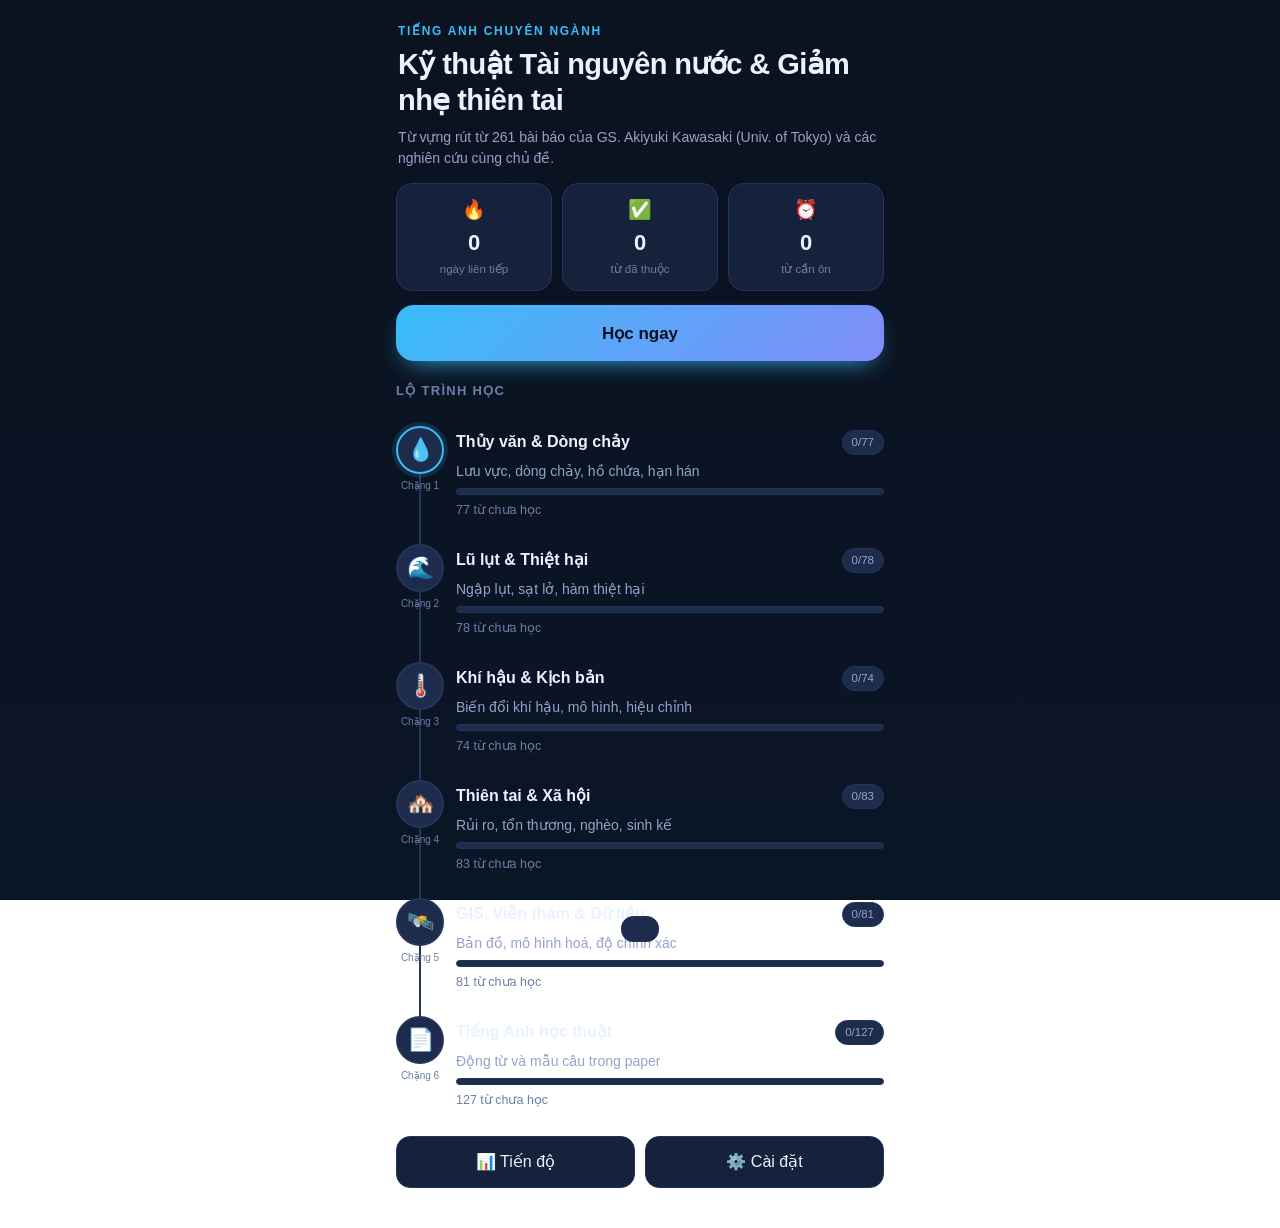
==== index.html @ 80587230 "ESP Trainer: app hoc tieng Anh chuyen nganh thuy van & giam nhe thien tai 520 tu vung rut tu 261 bai" ====
<!doctype html>
<html lang="vi">
<head>
<meta charset="utf-8">
<meta name="viewport" content="width=device-width, initial-scale=1, viewport-fit=cover">
<meta name="theme-color" content="#0b1220">
<title>ESP Trainer — Tiếng Anh chuyên ngành Thủy văn & Thiên tai</title>
<link rel="stylesheet" href="assets/css/app.css">
<link rel="icon" href="data:image/svg+xml,<svg xmlns='http://www.w3.org/2000/svg' viewBox='0 0 100 100'><text y='.9em' font-size='90'>🌊</text></svg>">
<link rel="manifest" href="manifest.webmanifest">
<link rel="apple-touch-icon" href="assets/icons/icon-192.png">
<meta name="apple-mobile-web-app-capable" content="yes">
<meta name="apple-mobile-web-app-status-bar-style" content="black-translucent">
<meta name="description" content="Học từ vựng tiếng Anh chuyên ngành kỹ thuật tài nguyên nước và giảm nhẹ thiên tai, rút từ 50 bài báo thật.">
</head>
<body>
  <main id="view" class="view"></main>
  <div id="toast" class="toast"></div>

  <!-- Thu tu nap la BAT BUOC — xem CLAUDE.md muc 2 -->
  <script src="data/vocab.js"></script>
  <script src="assets/js/store.js"></script>
  <script src="assets/js/srs.js"></script>
  <script src="assets/js/data.js"></script>
  <script src="assets/js/ui.js"></script>
  <script src="assets/js/games/registry.js"></script>
  <script src="assets/js/games/flash.js"></script>
  <script src="assets/js/games/quiz.js"></script>
  <script src="assets/js/games/listen.js"></script>
  <script src="assets/js/games/scramble.js"></script>
  <script src="assets/js/games/cloze.js"></script>
  <script src="assets/js/games/match.js"></script>
  <script src="assets/js/games/speed.js"></script>
  <script src="assets/js/app.js"></script>
  <script>
    window.App.start();
    // Service worker chi song tren http(s); mo bang file:// van chay binh thuong.
    if ('serviceWorker' in navigator && /^https?:$/.test(location.protocol)) {
      window.addEventListener('load', function () {
        navigator.serviceWorker.register('sw.js').catch(function () {});
      });
    }
  </script>
</body>
</html>
---- assets/css/app.css ----
/* app.css — mobile-first. Mau chi dat o :root. */
:root{
  --bg:#0b1220; --bg-2:#111a2e; --card:#16223c; --card-2:#1d2c4d;
  --line:#25355a; --ink:#eaf1ff; --muted:#93a4c8; --micro:#6d7fa6;
  --brand:#38bdf8; --brand-2:#0ea5e9; --ok:#34d399; --bad:#f87171;
  --warn:#fbbf24; --r:16px; --pad:16px;
}
*{box-sizing:border-box;-webkit-tap-highlight-color:transparent}
html,body{margin:0;padding:0}
body{
  background:linear-gradient(180deg,var(--bg) 0%,#0a1526 100%);
  background-attachment:fixed; color:var(--ink);
  font:16px/1.5 -apple-system,BlinkMacSystemFont,"Segoe UI",Roboto,"Helvetica Neue",sans-serif;
  padding:env(safe-area-inset-top) 0 calc(24px + env(safe-area-inset-bottom));
  overflow-x:hidden;
}
.view{max-width:520px;margin:0 auto;padding:var(--pad);display:flex;flex-direction:column;gap:14px}
h1,h2,h3{margin:0;line-height:1.25}
p{margin:0}
a{color:inherit;text-decoration:none}
.hidden{display:none!important}
.muted{color:var(--muted);font-size:14px}
.micro{color:var(--micro);font-size:12.5px}
.pad{padding:8px 2px}

/* topbar */
.topbar{display:flex;align-items:center;gap:8px;margin:-4px 0 2px}
.topbar h1{flex:1;font-size:19px;text-align:center}
.icon-btn{min-width:44px;height:44px;border-radius:12px;border:1px solid var(--line);
  background:var(--card);color:var(--ink);font-size:19px;cursor:pointer}
.icon-btn.ghost{border:0;background:none;pointer-events:none}
.icon-btn.back{font-size:26px;line-height:1}

/* hero */
.hero{padding:6px 2px 0}
.kicker{color:var(--brand);font-size:12px;letter-spacing:.14em;text-transform:uppercase;font-weight:700}
.hero-title{font-size:25px;margin:6px 0 8px;letter-spacing:-.02em}
.hero-sub{color:var(--muted);font-size:14px}

/* stats */
.stat-row{display:grid;grid-template-columns:repeat(3,1fr);gap:10px}
.stat{background:var(--card);border:1px solid var(--line);border-radius:var(--r);
  padding:12px 8px;text-align:center;display:flex;flex-direction:column;gap:2px}
.stat-icon{font-size:19px}
.stat b{font-size:22px}
.stat small{color:var(--micro);font-size:11.5px}

/* buttons */
.btn{font:inherit;color:var(--ink);background:var(--card);border:1px solid var(--line);
  border-radius:14px;padding:13px 16px;min-height:48px;cursor:pointer;transition:transform .08s,background .15s}
.btn:active{transform:scale(.975)}
.btn:disabled{opacity:.45;cursor:default}
.btn.primary{background:var(--brand-2);border-color:var(--brand);color:#04121f;font-weight:700}
.btn.danger{background:#3b1d24;border-color:#6b2b36;color:#ffd9df}
.btn.wide{flex:1}
.row{display:flex}
.gap{gap:10px}
.cta{background:linear-gradient(135deg,var(--brand),#818cf8);border:0;color:#06121f;
  font-size:17px;font-weight:800;min-height:56px;border-radius:18px;
  box-shadow:0 10px 26px -12px var(--brand)}
.small-btn{padding:7px 12px;min-height:38px;font-size:13px;border-radius:10px;align-self:flex-start}

/* section */
.section{font-size:13px;color:var(--micro);text-transform:uppercase;letter-spacing:.1em;margin-top:8px}

/* lo trinh */
.path{display:flex;flex-direction:column;gap:0}
.path-node{display:flex;gap:12px;padding:12px 0;position:relative}
.path-node::before{content:"";position:absolute;left:23px;top:0;bottom:0;width:2px;background:var(--line)}
.path-node:first-child::before{top:34px}
.path-node:last-child::before{bottom:calc(100% - 34px)}
.path-dot{position:relative;z-index:1;width:48px;flex:0 0 48px;display:flex;flex-direction:column;
  align-items:center;gap:4px}
.path-icon{width:48px;height:48px;border-radius:50%;background:var(--card-2);border:2px solid var(--line);
  display:grid;place-items:center;font-size:22px}
.path-step{font-size:10px;color:var(--micro);white-space:nowrap}
.path-node.focus .path-icon{border-color:var(--brand);box-shadow:0 0 0 4px rgba(56,189,248,.14)}
.path-node.complete .path-icon{border-color:var(--ok)}
.path-body{flex:1;min-width:0;display:flex;flex-direction:column;gap:6px;padding-top:4px}
.path-title{display:flex;align-items:center;gap:8px;justify-content:space-between}
.path-title b{font-size:16px}

.chip{background:var(--card-2);border:1px solid var(--line);border-radius:999px;
  padding:3px 9px;font-size:11.5px;color:var(--muted);white-space:nowrap}
.chip.small{font-size:10.5px;padding:2px 7px}
.chips{display:flex;flex-wrap:wrap;gap:6px;margin-top:6px}

.bar{height:7px;border-radius:99px;background:var(--card-2);overflow:hidden;border:1px solid var(--line)}
.bar-fill{height:100%;background:linear-gradient(90deg,var(--brand),#818cf8);
  border-radius:99px;transition:width .3s ease}

/* ring */
.ring-wrap{position:relative;width:92px;height:92px;flex:0 0 92px}
.ring{width:92px;height:92px;transform:rotate(-90deg)}
.ring-bg{fill:none;stroke:var(--card-2);stroke-width:9}
.ring-fg{fill:none;stroke:var(--brand);stroke-width:9;stroke-linecap:round;
  transition:stroke-dashoffset .5s ease}
.ring-mid{position:absolute;inset:0;display:flex;flex-direction:column;align-items:center;justify-content:center}
.ring-mid b{font-size:20px}
.ring-mid small{font-size:10px;color:var(--micro)}

/* deck */
.deck-head{background:var(--card);border:1px solid var(--line);border-radius:var(--r);padding:14px}
.deck-top{display:flex;gap:14px;align-items:center}
.deck-info{flex:1;min-width:0;display:flex;flex-direction:column;gap:4px}
.deck-info .chips{margin-top:0}
.game-grid{display:grid;grid-template-columns:1fr 1fr;gap:10px}
.game-tile{background:var(--card);border:1px solid var(--line);border-radius:var(--r);
  padding:14px 12px;display:flex;flex-direction:column;gap:4px;text-align:left;
  color:var(--ink);font:inherit;cursor:pointer;min-height:104px}
.game-tile:active{transform:scale(.98)}
.game-tile.off{opacity:.4}
.game-icon{font-size:22px}
.game-tile b{font-size:15px}
.game-tile small{color:var(--micro);font-size:12px;line-height:1.35}

/* stage chung cho game */
.stage{display:flex;flex-direction:column;gap:14px}
.round-bar{display:flex;flex-direction:column;gap:6px}
.round-top{display:flex;justify-content:space-between;font-size:12px;color:var(--micro)}
.prompt{background:var(--card);border:1px solid var(--line);border-radius:var(--r);
  padding:22px 16px;text-align:center;display:flex;flex-direction:column;align-items:center;gap:8px}
.pos{font-size:11px;color:var(--brand);text-transform:uppercase;letter-spacing:.12em;font-weight:700}
.term{font-size:27px;letter-spacing:-.02em;word-break:break-word}
.vi-big{font-size:22px;color:var(--ink)}
.vi{font-size:19px;color:var(--warn)}
.en{color:var(--muted);font-size:14px}
.hint{color:var(--micro);font-size:12.5px}
.divider{width:34px;height:2px;background:var(--line);border-radius:2px}

.options{display:flex;flex-direction:column;gap:9px}
.opt{text-align:left;line-height:1.35;padding:14px 15px}
.opt.ok{background:#0f3a2c;border-color:var(--ok);color:#c9ffe9}
.opt.bad{background:#3b1d24;border-color:var(--bad);color:#ffd9df}

/* flashcard */
.flip{perspective:1000px;cursor:pointer}
.flip-inner{position:relative;transition:transform .5s cubic-bezier(.3,.9,.3,1);transform-style:preserve-3d}
.flip.is-flipped .flip-inner{transform:rotateY(180deg)}
.card-face{background:var(--card);border:1px solid var(--line);border-radius:var(--r);
  padding:26px 18px;min-height:230px;display:flex;flex-direction:column;
  align-items:center;justify-content:center;gap:10px;text-align:center;
  -webkit-backface-visibility:hidden;backface-visibility:hidden}
.flip-back{position:absolute;inset:0;transform:rotateY(180deg);overflow:auto}
.ex{margin:0;padding:10px 12px;border-left:3px solid var(--brand);background:var(--bg-2);
  border-radius:0 10px 10px 0;text-align:left;font-size:13.5px;color:var(--muted);
  display:flex;flex-direction:column;gap:6px}
.ex cite{font-style:normal;font-size:11px;color:var(--micro)}

/* nghe */
.speaker{width:92px;height:92px;border-radius:50%;font-size:36px;
  background:linear-gradient(135deg,var(--brand),#818cf8);border:0;color:#04121f}

/* xep chu */
.slot{min-height:58px;display:flex;flex-wrap:wrap;gap:6px;justify-content:center;align-items:center;
  background:var(--bg-2);border:1px dashed var(--line);border-radius:var(--r);padding:10px}
.slot.ok{border-color:var(--ok);border-style:solid}
.slot.bad{border-color:var(--bad);border-style:solid}
.tray{display:flex;flex-wrap:wrap;gap:6px;justify-content:center}
.tile{padding:10px 13px;min-height:44px;min-width:44px;font-size:17px;font-weight:600;border-radius:11px}
.tile.used{opacity:.22;pointer-events:none}
.tile.picked{background:var(--card-2);border-color:var(--brand)}

/* cloze */
.cloze .sentence{text-align:left;font-size:15.5px;line-height:1.65}
.cloze{text-align:left;align-items:stretch}
.cloze cite{font-style:normal;font-size:11px;color:var(--micro);text-align:left}

/* noi cap */
.match{display:grid;grid-template-columns:1fr 1fr;gap:9px}
.match-col{display:flex;flex-direction:column;gap:9px}
.pair{padding:12px 10px;font-size:14px;line-height:1.3;min-height:56px;text-align:center}
.vi-pair{color:var(--warn)}
.pair.sel{border-color:var(--brand);background:var(--card-2)}
.pair.ok,.pair.done{opacity:.32;pointer-events:none;border-color:var(--ok)}
.pair.bad{border-color:var(--bad);background:#3b1d24}

/* chop nhoang */
.speed-head{display:flex;justify-content:space-between;align-items:center}
.clock{font-size:26px;font-weight:800;font-variant-numeric:tabular-nums;color:var(--brand)}
.score{font-size:26px;font-weight:800;color:var(--ok)}
.speed-stage{min-height:190px;justify-content:center}
.flash-ok{animation:fok .3s ease}
.flash-bad{animation:fbad .3s ease}
@keyframes fok{from{background:#0f3a2c}to{background:var(--card)}}
@keyframes fbad{from{background:#3b1d24}to{background:var(--card)}}

/* danh sach tu */
.filters{display:flex;flex-wrap:wrap;gap:7px}
.filter{display:flex;align-items:center;gap:6px;min-height:44px;padding:0 13px;
  background:var(--card);border:1px solid var(--line);border-radius:999px;
  color:var(--muted);font-size:13.5px;cursor:pointer}
.filter b{color:var(--ink);font-size:13px}
.filter.on{background:var(--card-2);border-color:var(--brand);color:var(--ink)}
.filter.on b{color:var(--brand)}
.filter:active{transform:scale(.97)}
.tags{display:flex;flex-wrap:wrap;gap:5px;margin-top:3px}
.tag{font-size:10.5px;padding:2px 8px;border-radius:999px;border:1px solid transparent;
  letter-spacing:.02em}
.tag.new{background:#1d2c4d;color:var(--micro);border-color:var(--line)}
.tag.learning{background:#3a2f10;color:var(--warn);border-color:#5c4a18}
.tag.mastered{background:#0f3a2c;color:var(--ok);border-color:#1c6349}
.tag.due{background:#3b1d24;color:#ffb4bf;border-color:#6b2b36}
.tap{cursor:pointer}
.tap:active{transform:scale(.975)}
a.btn{display:flex;align-items:center;justify-content:center;text-align:center}
a.plan-row{text-decoration:none}
a.plan-row::after{content:'›';color:var(--micro);margin-left:2px}
.search{background:var(--card);border:1px solid var(--line);border-radius:12px;
  padding:13px 14px;color:var(--ink);font:inherit;min-height:48px;width:100%}
.word-list{display:flex;flex-direction:column;gap:8px}
.word{background:var(--card);border:1px solid var(--line);border-radius:12px;overflow:hidden}
.word summary{display:flex;align-items:center;gap:10px;padding:12px 13px;cursor:pointer;list-style:none}
.word summary::-webkit-details-marker{display:none}
.word.flat{padding:12px 13px;display:flex}
.word-main{flex:1;min-width:0;display:flex;flex-direction:column;gap:2px}
.word-main b{font-size:15px}
.word-main .muted{font-size:13px}
.word-body{padding:0 13px 13px;display:flex;flex-direction:column;gap:9px;
  border-top:1px solid var(--line);padding-top:11px}
.level{width:9px;height:34px;border-radius:5px;background:var(--card-2);flex:0 0 9px}
.lv1{background:#7c4a12}.lv2{background:#8a6b12}.lv3{background:#5c7a1a}
.lv4{background:#227a55}.lv5{background:var(--ok)}

/* bang sua sai */
.reveal{background:var(--card-2);border:1px solid var(--brand);border-radius:14px;
  padding:13px 14px;display:flex;flex-direction:column;gap:7px}
.reveal-label{color:var(--brand);font-size:11.5px;font-weight:700;
  text-transform:uppercase;letter-spacing:.09em}
.reveal-head{display:flex;align-items:center;gap:9px;flex-wrap:wrap}
.reveal-head .term{font-size:20px;flex:1;min-width:0;word-break:break-word}
.reveal-head .icon-btn{min-width:38px;height:38px;font-size:16px}
.reveal-vi{font-size:16px;font-weight:600;color:var(--ok)}
.reveal .en{color:var(--muted);font-size:13.5px}
.reveal .ex{margin:0}
.reveal.compact{padding:10px 12px;gap:3px;border-color:var(--line)}
.reveal.compact .reveal-head .term{font-size:16px}
.reveal.compact .reveal-vi{font-size:14px}
.reveal-list{display:flex;flex-direction:column;gap:8px}
.reveal-next{margin-top:2px}

/* ket qua */
.result{background:var(--card);border:1px solid var(--line);border-radius:var(--r);
  padding:20px;display:flex;flex-direction:column;align-items:center;gap:10px;text-align:center}
.big{font-size:19px;font-weight:700}

/* bieu do */
.chart{display:flex;gap:4px;align-items:flex-end;height:120px;background:var(--card);
  border:1px solid var(--line);border-radius:var(--r);padding:12px 10px}
.chart-col{flex:1;display:flex;flex-direction:column;align-items:center;gap:5px;height:100%;justify-content:flex-end}
.chart-bar{width:100%;max-width:18px;background:linear-gradient(180deg,var(--brand),#4f7cf0);
  border-radius:4px 4px 0 0;min-height:3px}
.chart-col small{font-size:9.5px;color:var(--micro)}

.plan{background:var(--card);border:1px solid var(--line);border-radius:var(--r);overflow:hidden}
.plan-row{display:flex;justify-content:space-between;align-items:center;gap:10px;
  padding:12px 14px;border-bottom:1px solid var(--line);font-size:14px}
.plan-row:last-child{border-bottom:0}
.plan-row span{color:var(--muted);min-width:0;overflow:hidden;text-overflow:ellipsis;white-space:nowrap}

/* cai dat */
.settings{background:var(--card);border:1px solid var(--line);border-radius:var(--r);overflow:hidden}
.set-row{display:flex;justify-content:space-between;align-items:center;gap:12px;
  padding:13px 14px;border-bottom:1px solid var(--line);min-height:56px}
.set-row:last-child{border-bottom:0}
.set-row select{background:var(--card-2);color:var(--ink);border:1px solid var(--line);
  border-radius:10px;padding:9px 11px;font:inherit;min-height:42px}
.set-row input[type=checkbox]{width:26px;height:26px;accent-color:var(--brand)}

/* toast */
.toast{position:fixed;left:50%;bottom:24px;transform:translate(-50%,calc(100% + 40px));
  background:var(--card-2);border:1px solid var(--line);color:var(--ink);
  padding:12px 18px;border-radius:12px;font-size:14px;max-width:88vw;text-align:center;
  transition:transform .25s ease;z-index:50;pointer-events:none}
.toast.show{transform:translate(-50%,0)}
.toast.bad{border-color:var(--bad)}

@media (min-width:560px){
  .hero-title{font-size:29px}
  .game-grid{grid-template-columns:repeat(3,1fr)}
}
@media (prefers-reduced-motion:reduce){
  *{animation:none!important;transition:none!important}
}
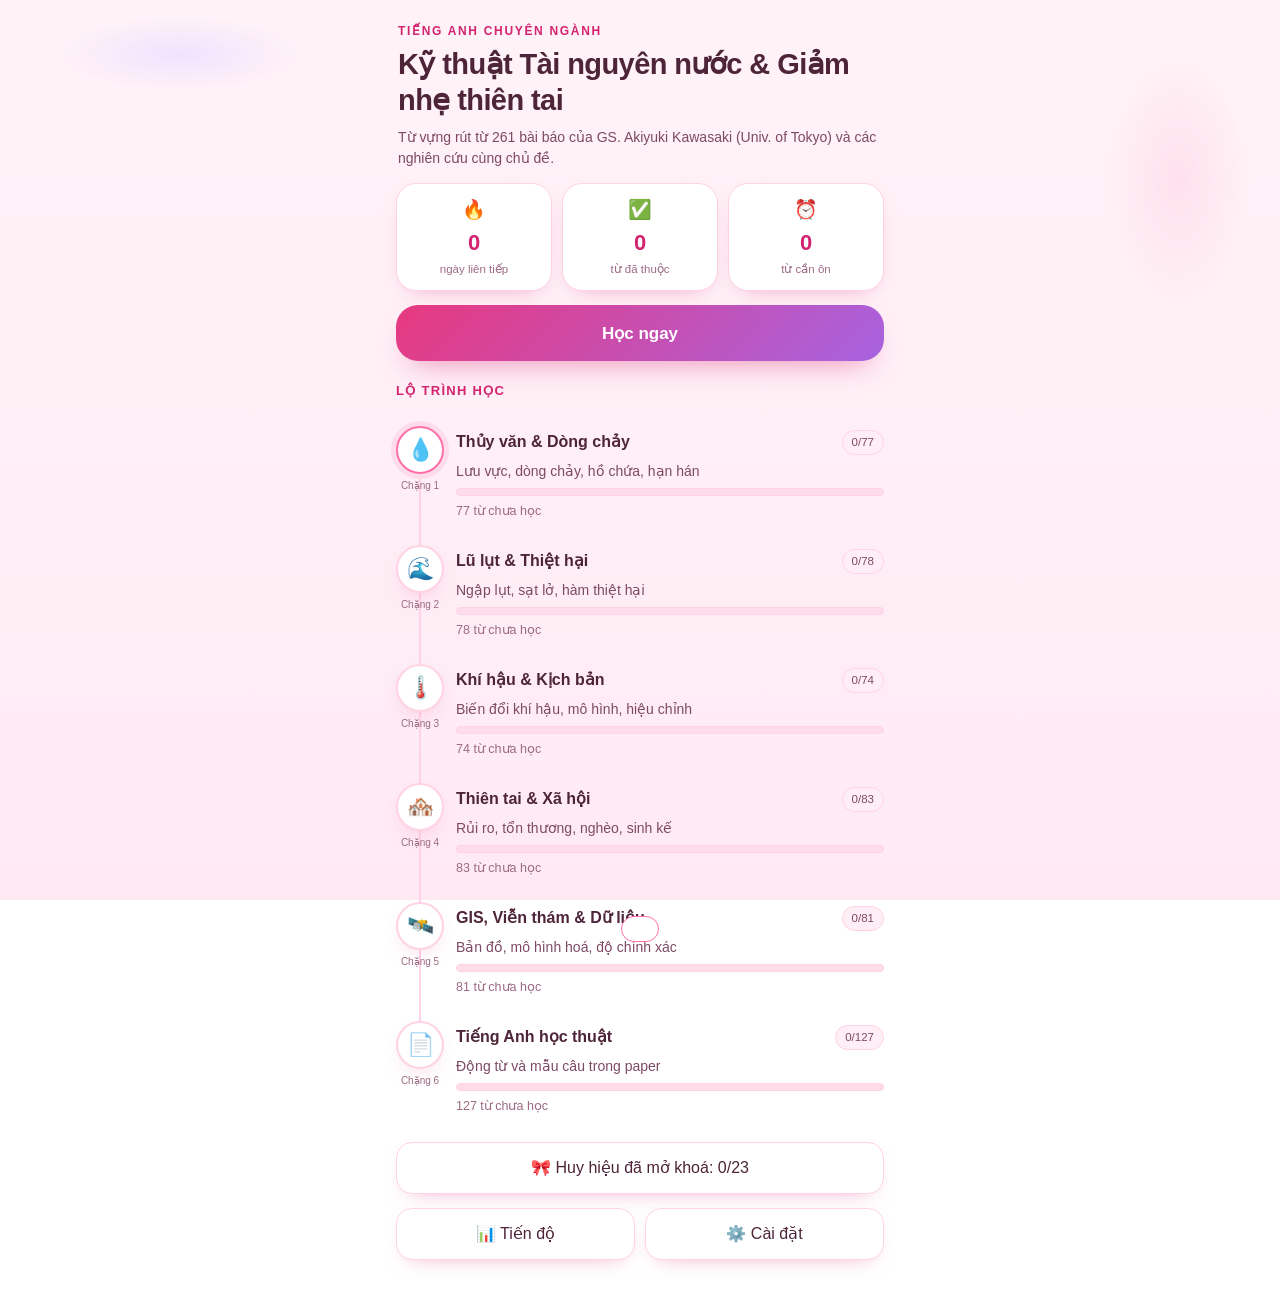
==== commit eec10c4b: "Giao dien hong pastel, loi chuc + huy hieu, sua loi lap/bo tu trong game Giao dien - Viet lai app.cs" ====
--- a/index.html
+++ b/index.html
@@ -3,14 +3,14 @@
 <head>
 <meta charset="utf-8">
 <meta name="viewport" content="width=device-width, initial-scale=1, viewport-fit=cover">
-<meta name="theme-color" content="#0b1220">
+<meta name="theme-color" content="#ffd3e5">
 <title>ESP Trainer — Tiếng Anh chuyên ngành Thủy văn & Thiên tai</title>
 <link rel="stylesheet" href="assets/css/app.css">
-<link rel="icon" href="data:image/svg+xml,<svg xmlns='http://www.w3.org/2000/svg' viewBox='0 0 100 100'><text y='.9em' font-size='90'>🌊</text></svg>">
+<link rel="icon" href="data:image/svg+xml,<svg xmlns='http://www.w3.org/2000/svg' viewBox='0 0 100 100'><text y='.9em' font-size='90'>🌸</text></svg>">
 <link rel="manifest" href="manifest.webmanifest">
 <link rel="apple-touch-icon" href="assets/icons/icon-192.png">
 <meta name="apple-mobile-web-app-capable" content="yes">
-<meta name="apple-mobile-web-app-status-bar-style" content="black-translucent">
+<meta name="apple-mobile-web-app-status-bar-style" content="default">
 <meta name="description" content="Học từ vựng tiếng Anh chuyên ngành kỹ thuật tài nguyên nước và giảm nhẹ thiên tai, rút từ 50 bài báo thật.">
 </head>
 <body>
@@ -23,6 +23,8 @@
   <script src="assets/js/srs.js"></script>
   <script src="assets/js/data.js"></script>
   <script src="assets/js/ui.js"></script>
+  <script src="assets/js/art.js"></script>
+  <script src="assets/js/celebrate.js"></script>
   <script src="assets/js/games/registry.js"></script>
   <script src="assets/js/games/flash.js"></script>
   <script src="assets/js/games/quiz.js"></script>
--- a/assets/css/app.css
+++ b/assets/css/app.css
@@ -1,14 +1,34 @@
-/* app.css — mobile-first. Mau chi dat o :root. */
+/* app.css — mobile-first, chu de hong pastel. Mau chi dat o :root. */
 :root{
-  --bg:#0b1220; --bg-2:#111a2e; --card:#16223c; --card-2:#1d2c4d;
-  --line:#25355a; --ink:#eaf1ff; --muted:#93a4c8; --micro:#6d7fa6;
-  --brand:#38bdf8; --brand-2:#0ea5e9; --ok:#34d399; --bad:#f87171;
-  --warn:#fbbf24; --r:16px; --pad:16px;
+  /* nen & giay */
+  --bg:#fff3f8; --bg-2:#ffe9f2; --card:#ffffff; --card-2:#ffeef6;
+  --line:#ffd3e5; --line-2:#ffc0da;
+  /* chu */
+  --ink:#4d2438; --muted:#7d4a64; --micro:#9c6a83;
+  /* hong chu dao */
+  --brand:#ff6faa;          /* to nen/vien */
+  --brand-2:#e8397f;        /* nut dac, chu trang doc duoc */
+  --brand-ink:#d3246f;      /* hong dam dung cho CHU tren nen sang */
+  --brand-soft:#ffdcea;
+  --on-brand:#ffffff;
+  /* tim oải huong lam mau phu */
+  --accent:#a763e0; --accent-ink:#8a3fc0; --accent-soft:#f0e2ff;
+  /* trang thai */
+  --ok:#0f8f6b; --ok-bg:#dff7ee; --ok-line:#7fd8bd;
+  --bad:#e0345d; --bad-bg:#ffe4ea; --bad-line:#ffaec0;
+  --warn:#b06a12; --warn-bg:#fff3de; --warn-line:#f2d09a;
+  /* hinh khoi */
+  --r:20px; --pad:16px;
+  --shadow:0 8px 22px -14px rgba(216,36,111,.55);
+  --shadow-lg:0 14px 30px -16px rgba(216,36,111,.6);
 }
 *{box-sizing:border-box;-webkit-tap-highlight-color:transparent}
 html,body{margin:0;padding:0}
 body{
-  background:linear-gradient(180deg,var(--bg) 0%,#0a1526 100%);
+  background:
+    radial-gradient(closest-side at 14% 6%, var(--accent-soft), transparent 70%),
+    radial-gradient(closest-side at 92% 20%, #ffe0ec, transparent 70%),
+    linear-gradient(180deg,var(--bg) 0%,#ffeaf3 100%);
   background-attachment:fixed; color:var(--ink);
   font:16px/1.5 -apple-system,BlinkMacSystemFont,"Segoe UI",Roboto,"Helvetica Neue",sans-serif;
   padding:env(safe-area-inset-top) 0 calc(24px + env(safe-area-inset-bottom));
@@ -26,42 +46,44 @@
 /* topbar */
 .topbar{display:flex;align-items:center;gap:8px;margin:-4px 0 2px}
 .topbar h1{flex:1;font-size:19px;text-align:center}
-.icon-btn{min-width:44px;height:44px;border-radius:12px;border:1px solid var(--line);
-  background:var(--card);color:var(--ink);font-size:19px;cursor:pointer}
+.icon-btn{min-width:44px;height:44px;border-radius:14px;border:1px solid var(--line);
+  background:var(--card);color:var(--brand-ink);font-size:19px;cursor:pointer}
 .icon-btn.ghost{border:0;background:none;pointer-events:none}
 .icon-btn.back{font-size:26px;line-height:1}
 
 /* hero */
 .hero{padding:6px 2px 0}
-.kicker{color:var(--brand);font-size:12px;letter-spacing:.14em;text-transform:uppercase;font-weight:700}
+.kicker{color:var(--brand-ink);font-size:12px;letter-spacing:.14em;text-transform:uppercase;font-weight:700}
 .hero-title{font-size:25px;margin:6px 0 8px;letter-spacing:-.02em}
 .hero-sub{color:var(--muted);font-size:14px}
 
 /* stats */
 .stat-row{display:grid;grid-template-columns:repeat(3,1fr);gap:10px}
 .stat{background:var(--card);border:1px solid var(--line);border-radius:var(--r);
-  padding:12px 8px;text-align:center;display:flex;flex-direction:column;gap:2px}
+  padding:12px 8px;text-align:center;display:flex;flex-direction:column;gap:2px;
+  box-shadow:var(--shadow)}
 .stat-icon{font-size:19px}
-.stat b{font-size:22px}
+.stat b{font-size:22px;color:var(--brand-ink)}
 .stat small{color:var(--micro);font-size:11.5px}
 
 /* buttons */
 .btn{font:inherit;color:var(--ink);background:var(--card);border:1px solid var(--line);
-  border-radius:14px;padding:13px 16px;min-height:48px;cursor:pointer;transition:transform .08s,background .15s}
+  border-radius:16px;padding:13px 16px;min-height:48px;cursor:pointer;
+  box-shadow:var(--shadow);transition:transform .08s,background .15s}
 .btn:active{transform:scale(.975)}
-.btn:disabled{opacity:.45;cursor:default}
-.btn.primary{background:var(--brand-2);border-color:var(--brand);color:#04121f;font-weight:700}
-.btn.danger{background:#3b1d24;border-color:#6b2b36;color:#ffd9df}
+.btn:disabled{opacity:.45;cursor:default;box-shadow:none}
+.btn.primary{background:var(--brand-2);border-color:var(--brand-2);color:var(--on-brand);font-weight:700}
+.btn.danger{background:var(--bad-bg);border-color:var(--bad-line);color:var(--bad)}
 .btn.wide{flex:1}
 .row{display:flex}
 .gap{gap:10px}
-.cta{background:linear-gradient(135deg,var(--brand),#818cf8);border:0;color:#06121f;
-  font-size:17px;font-weight:800;min-height:56px;border-radius:18px;
-  box-shadow:0 10px 26px -12px var(--brand)}
-.small-btn{padding:7px 12px;min-height:38px;font-size:13px;border-radius:10px;align-self:flex-start}
+.cta{background:linear-gradient(135deg,var(--brand-2),var(--accent));border:0;color:var(--on-brand);
+  font-size:17px;font-weight:800;min-height:56px;border-radius:22px;
+  box-shadow:var(--shadow-lg)}
+.small-btn{padding:7px 12px;min-height:38px;font-size:13px;border-radius:12px;align-self:flex-start}
 
 /* section */
-.section{font-size:13px;color:var(--micro);text-transform:uppercase;letter-spacing:.1em;margin-top:8px}
+.section{font-size:13px;color:var(--brand-ink);text-transform:uppercase;letter-spacing:.1em;margin-top:8px}
 
 /* lo trinh */
 .path{display:flex;flex-direction:column;gap:0}
@@ -71,11 +93,11 @@
 .path-node:last-child::before{bottom:calc(100% - 34px)}
 .path-dot{position:relative;z-index:1;width:48px;flex:0 0 48px;display:flex;flex-direction:column;
   align-items:center;gap:4px}
-.path-icon{width:48px;height:48px;border-radius:50%;background:var(--card-2);border:2px solid var(--line);
-  display:grid;place-items:center;font-size:22px}
+.path-icon{width:48px;height:48px;border-radius:50%;background:var(--card);border:2px solid var(--line);
+  display:grid;place-items:center;font-size:22px;box-shadow:var(--shadow)}
 .path-step{font-size:10px;color:var(--micro);white-space:nowrap}
-.path-node.focus .path-icon{border-color:var(--brand);box-shadow:0 0 0 4px rgba(56,189,248,.14)}
-.path-node.complete .path-icon{border-color:var(--ok)}
+.path-node.focus .path-icon{border-color:var(--brand);box-shadow:0 0 0 5px var(--brand-soft)}
+.path-node.complete .path-icon{border-color:var(--ok);background:var(--ok-bg)}
 .path-body{flex:1;min-width:0;display:flex;flex-direction:column;gap:6px;padding-top:4px}
 .path-title{display:flex;align-items:center;gap:8px;justify-content:space-between}
 .path-title b{font-size:16px}
@@ -85,31 +107,32 @@
 .chip.small{font-size:10.5px;padding:2px 7px}
 .chips{display:flex;flex-wrap:wrap;gap:6px;margin-top:6px}
 
-.bar{height:7px;border-radius:99px;background:var(--card-2);overflow:hidden;border:1px solid var(--line)}
-.bar-fill{height:100%;background:linear-gradient(90deg,var(--brand),#818cf8);
+.bar{height:8px;border-radius:99px;background:var(--brand-soft);overflow:hidden;border:1px solid var(--line)}
+.bar-fill{height:100%;background:linear-gradient(90deg,var(--brand),var(--accent));
   border-radius:99px;transition:width .3s ease}
 
 /* ring */
 .ring-wrap{position:relative;width:92px;height:92px;flex:0 0 92px}
 .ring{width:92px;height:92px;transform:rotate(-90deg)}
-.ring-bg{fill:none;stroke:var(--card-2);stroke-width:9}
+.ring-bg{fill:none;stroke:var(--brand-soft);stroke-width:9}
 .ring-fg{fill:none;stroke:var(--brand);stroke-width:9;stroke-linecap:round;
   transition:stroke-dashoffset .5s ease}
 .ring-mid{position:absolute;inset:0;display:flex;flex-direction:column;align-items:center;justify-content:center}
-.ring-mid b{font-size:20px}
+.ring-mid b{font-size:20px;color:var(--brand-ink)}
 .ring-mid small{font-size:10px;color:var(--micro)}
 
 /* deck */
-.deck-head{background:var(--card);border:1px solid var(--line);border-radius:var(--r);padding:14px}
+.deck-head{background:var(--card);border:1px solid var(--line);border-radius:var(--r);padding:14px;
+  box-shadow:var(--shadow)}
 .deck-top{display:flex;gap:14px;align-items:center}
 .deck-info{flex:1;min-width:0;display:flex;flex-direction:column;gap:4px}
 .deck-info .chips{margin-top:0}
 .game-grid{display:grid;grid-template-columns:1fr 1fr;gap:10px}
 .game-tile{background:var(--card);border:1px solid var(--line);border-radius:var(--r);
   padding:14px 12px;display:flex;flex-direction:column;gap:4px;text-align:left;
-  color:var(--ink);font:inherit;cursor:pointer;min-height:104px}
+  color:var(--ink);font:inherit;cursor:pointer;min-height:104px;box-shadow:var(--shadow)}
 .game-tile:active{transform:scale(.98)}
-.game-tile.off{opacity:.4}
+.game-tile.off{opacity:.45;box-shadow:none}
 .game-icon{font-size:22px}
 .game-tile b{font-size:15px}
 .game-tile small{color:var(--micro);font-size:12px;line-height:1.35}
@@ -119,19 +142,20 @@
 .round-bar{display:flex;flex-direction:column;gap:6px}
 .round-top{display:flex;justify-content:space-between;font-size:12px;color:var(--micro)}
 .prompt{background:var(--card);border:1px solid var(--line);border-radius:var(--r);
-  padding:22px 16px;text-align:center;display:flex;flex-direction:column;align-items:center;gap:8px}
-.pos{font-size:11px;color:var(--brand);text-transform:uppercase;letter-spacing:.12em;font-weight:700}
+  padding:22px 16px;text-align:center;display:flex;flex-direction:column;align-items:center;gap:8px;
+  box-shadow:var(--shadow)}
+.pos{font-size:11px;color:var(--brand-ink);text-transform:uppercase;letter-spacing:.12em;font-weight:700}
 .term{font-size:27px;letter-spacing:-.02em;word-break:break-word}
 .vi-big{font-size:22px;color:var(--ink)}
-.vi{font-size:19px;color:var(--warn)}
+.vi{font-size:19px;color:var(--accent-ink)}
 .en{color:var(--muted);font-size:14px}
 .hint{color:var(--micro);font-size:12.5px}
-.divider{width:34px;height:2px;background:var(--line);border-radius:2px}
+.divider{width:34px;height:2px;background:var(--line-2);border-radius:2px}
 
 .options{display:flex;flex-direction:column;gap:9px}
 .opt{text-align:left;line-height:1.35;padding:14px 15px}
-.opt.ok{background:#0f3a2c;border-color:var(--ok);color:#c9ffe9}
-.opt.bad{background:#3b1d24;border-color:var(--bad);color:#ffd9df}
+.opt.ok{background:var(--ok-bg);border-color:var(--ok-line);color:var(--ok);font-weight:600}
+.opt.bad{background:var(--bad-bg);border-color:var(--bad-line);color:var(--bad)}
 
 /* flashcard */
 .flip{perspective:1000px;cursor:pointer}
@@ -139,27 +163,28 @@
 .flip.is-flipped .flip-inner{transform:rotateY(180deg)}
 .card-face{background:var(--card);border:1px solid var(--line);border-radius:var(--r);
   padding:26px 18px;min-height:230px;display:flex;flex-direction:column;
-  align-items:center;justify-content:center;gap:10px;text-align:center;
+  align-items:center;justify-content:center;gap:10px;text-align:center;box-shadow:var(--shadow);
   -webkit-backface-visibility:hidden;backface-visibility:hidden}
 .flip-back{position:absolute;inset:0;transform:rotateY(180deg);overflow:auto}
 .ex{margin:0;padding:10px 12px;border-left:3px solid var(--brand);background:var(--bg-2);
-  border-radius:0 10px 10px 0;text-align:left;font-size:13.5px;color:var(--muted);
+  border-radius:0 12px 12px 0;text-align:left;font-size:13.5px;color:var(--muted);
   display:flex;flex-direction:column;gap:6px}
 .ex cite{font-style:normal;font-size:11px;color:var(--micro)}
 
 /* nghe */
 .speaker{width:92px;height:92px;border-radius:50%;font-size:36px;
-  background:linear-gradient(135deg,var(--brand),#818cf8);border:0;color:#04121f}
+  background:linear-gradient(135deg,var(--brand),var(--accent));border:0;color:var(--on-brand);
+  box-shadow:var(--shadow-lg)}
 
 /* xep chu */
 .slot{min-height:58px;display:flex;flex-wrap:wrap;gap:6px;justify-content:center;align-items:center;
-  background:var(--bg-2);border:1px dashed var(--line);border-radius:var(--r);padding:10px}
-.slot.ok{border-color:var(--ok);border-style:solid}
-.slot.bad{border-color:var(--bad);border-style:solid}
+  background:var(--card-2);border:2px dashed var(--line-2);border-radius:var(--r);padding:10px}
+.slot.ok{border-color:var(--ok);border-style:solid;background:var(--ok-bg)}
+.slot.bad{border-color:var(--bad);border-style:solid;background:var(--bad-bg)}
 .tray{display:flex;flex-wrap:wrap;gap:6px;justify-content:center}
-.tile{padding:10px 13px;min-height:44px;min-width:44px;font-size:17px;font-weight:600;border-radius:11px}
+.tile{padding:10px 13px;min-height:44px;min-width:44px;font-size:17px;font-weight:600;border-radius:13px}
 .tile.used{opacity:.22;pointer-events:none}
-.tile.picked{background:var(--card-2);border-color:var(--brand)}
+.tile.picked{background:var(--brand-soft);border-color:var(--brand)}
 
 /* cloze */
 .cloze .sentence{text-align:left;font-size:15.5px;line-height:1.65}
@@ -170,20 +195,20 @@
 .match{display:grid;grid-template-columns:1fr 1fr;gap:9px}
 .match-col{display:flex;flex-direction:column;gap:9px}
 .pair{padding:12px 10px;font-size:14px;line-height:1.3;min-height:56px;text-align:center}
-.vi-pair{color:var(--warn)}
-.pair.sel{border-color:var(--brand);background:var(--card-2)}
-.pair.ok,.pair.done{opacity:.32;pointer-events:none;border-color:var(--ok)}
-.pair.bad{border-color:var(--bad);background:#3b1d24}
+.vi-pair{color:var(--accent-ink)}
+.pair.sel{border-color:var(--brand);background:var(--brand-soft)}
+.pair.ok,.pair.done{opacity:.34;pointer-events:none;border-color:var(--ok)}
+.pair.bad{border-color:var(--bad);background:var(--bad-bg)}
 
 /* chop nhoang */
 .speed-head{display:flex;justify-content:space-between;align-items:center}
-.clock{font-size:26px;font-weight:800;font-variant-numeric:tabular-nums;color:var(--brand)}
+.clock{font-size:26px;font-weight:800;font-variant-numeric:tabular-nums;color:var(--brand-ink)}
 .score{font-size:26px;font-weight:800;color:var(--ok)}
 .speed-stage{min-height:190px;justify-content:center}
 .flash-ok{animation:fok .3s ease}
 .flash-bad{animation:fbad .3s ease}
-@keyframes fok{from{background:#0f3a2c}to{background:var(--card)}}
-@keyframes fbad{from{background:#3b1d24}to{background:var(--card)}}
+@keyframes fok{from{background:var(--ok-bg)}to{background:var(--card)}}
+@keyframes fbad{from{background:var(--bad-bg)}to{background:var(--card)}}
 
 /* danh sach tu */
 .filters{display:flex;flex-wrap:wrap;gap:7px}
@@ -191,25 +216,26 @@
   background:var(--card);border:1px solid var(--line);border-radius:999px;
   color:var(--muted);font-size:13.5px;cursor:pointer}
 .filter b{color:var(--ink);font-size:13px}
-.filter.on{background:var(--card-2);border-color:var(--brand);color:var(--ink)}
-.filter.on b{color:var(--brand)}
+.filter.on{background:var(--brand-soft);border-color:var(--brand);color:var(--ink)}
+.filter.on b{color:var(--brand-ink)}
 .filter:active{transform:scale(.97)}
 .tags{display:flex;flex-wrap:wrap;gap:5px;margin-top:3px}
 .tag{font-size:10.5px;padding:2px 8px;border-radius:999px;border:1px solid transparent;
   letter-spacing:.02em}
-.tag.new{background:#1d2c4d;color:var(--micro);border-color:var(--line)}
-.tag.learning{background:#3a2f10;color:var(--warn);border-color:#5c4a18}
-.tag.mastered{background:#0f3a2c;color:var(--ok);border-color:#1c6349}
-.tag.due{background:#3b1d24;color:#ffb4bf;border-color:#6b2b36}
+.tag.new{background:var(--bg-2);color:var(--micro);border-color:var(--line)}
+.tag.learning{background:var(--warn-bg);color:var(--warn);border-color:var(--warn-line)}
+.tag.mastered{background:var(--ok-bg);color:var(--ok);border-color:var(--ok-line)}
+.tag.due{background:var(--bad-bg);color:var(--bad);border-color:var(--bad-line)}
 .tap{cursor:pointer}
 .tap:active{transform:scale(.975)}
 a.btn{display:flex;align-items:center;justify-content:center;text-align:center}
 a.plan-row{text-decoration:none}
 a.plan-row::after{content:'›';color:var(--micro);margin-left:2px}
-.search{background:var(--card);border:1px solid var(--line);border-radius:12px;
+.search{background:var(--card);border:1px solid var(--line);border-radius:14px;
   padding:13px 14px;color:var(--ink);font:inherit;min-height:48px;width:100%}
 .word-list{display:flex;flex-direction:column;gap:8px}
-.word{background:var(--card);border:1px solid var(--line);border-radius:12px;overflow:hidden}
+.word{background:var(--card);border:1px solid var(--line);border-radius:14px;overflow:hidden;
+  box-shadow:var(--shadow)}
 .word summary{display:flex;align-items:center;gap:10px;padding:12px 13px;cursor:pointer;list-style:none}
 .word summary::-webkit-details-marker{display:none}
 .word.flat{padding:12px 13px;display:flex}
@@ -218,14 +244,14 @@
 .word-main .muted{font-size:13px}
 .word-body{padding:0 13px 13px;display:flex;flex-direction:column;gap:9px;
   border-top:1px solid var(--line);padding-top:11px}
-.level{width:9px;height:34px;border-radius:5px;background:var(--card-2);flex:0 0 9px}
-.lv1{background:#7c4a12}.lv2{background:#8a6b12}.lv3{background:#5c7a1a}
-.lv4{background:#227a55}.lv5{background:var(--ok)}
+.level{width:9px;height:34px;border-radius:5px;background:var(--brand-soft);flex:0 0 9px}
+.lv1{background:#ffc2d6}.lv2{background:#ff9dbe}.lv3{background:#f97ab0}
+.lv4{background:#c77ce0}.lv5{background:var(--ok)}
 
 /* bang sua sai */
-.reveal{background:var(--card-2);border:1px solid var(--brand);border-radius:14px;
-  padding:13px 14px;display:flex;flex-direction:column;gap:7px}
-.reveal-label{color:var(--brand);font-size:11.5px;font-weight:700;
+.reveal{background:var(--card);border:2px solid var(--brand);border-radius:16px;
+  padding:13px 14px;display:flex;flex-direction:column;gap:7px;box-shadow:var(--shadow)}
+.reveal-label{color:var(--brand-ink);font-size:11.5px;font-weight:700;
   text-transform:uppercase;letter-spacing:.09em}
 .reveal-head{display:flex;align-items:center;gap:9px;flex-wrap:wrap}
 .reveal-head .term{font-size:20px;flex:1;min-width:0;word-break:break-word}
@@ -233,7 +259,7 @@
 .reveal-vi{font-size:16px;font-weight:600;color:var(--ok)}
 .reveal .en{color:var(--muted);font-size:13.5px}
 .reveal .ex{margin:0}
-.reveal.compact{padding:10px 12px;gap:3px;border-color:var(--line)}
+.reveal.compact{padding:10px 12px;gap:3px;border-width:1px;border-color:var(--line)}
 .reveal.compact .reveal-head .term{font-size:16px}
 .reveal.compact .reveal-vi{font-size:14px}
 .reveal-list{display:flex;flex-direction:column;gap:8px}
@@ -241,43 +267,109 @@
 
 /* ket qua */
 .result{background:var(--card);border:1px solid var(--line);border-radius:var(--r);
-  padding:20px;display:flex;flex-direction:column;align-items:center;gap:10px;text-align:center}
+  padding:20px;display:flex;flex-direction:column;align-items:center;gap:10px;text-align:center;
+  box-shadow:var(--shadow)}
 .big{font-size:19px;font-weight:700}
 
 /* bieu do */
 .chart{display:flex;gap:4px;align-items:flex-end;height:120px;background:var(--card);
-  border:1px solid var(--line);border-radius:var(--r);padding:12px 10px}
+  border:1px solid var(--line);border-radius:var(--r);padding:12px 10px;box-shadow:var(--shadow)}
 .chart-col{flex:1;display:flex;flex-direction:column;align-items:center;gap:5px;height:100%;justify-content:flex-end}
-.chart-bar{width:100%;max-width:18px;background:linear-gradient(180deg,var(--brand),#4f7cf0);
-  border-radius:4px 4px 0 0;min-height:3px}
+.chart-bar{width:100%;max-width:18px;background:linear-gradient(180deg,var(--brand),var(--accent));
+  border-radius:6px 6px 0 0;min-height:3px}
 .chart-col small{font-size:9.5px;color:var(--micro)}
 
-.plan{background:var(--card);border:1px solid var(--line);border-radius:var(--r);overflow:hidden}
+.plan{background:var(--card);border:1px solid var(--line);border-radius:var(--r);overflow:hidden;
+  box-shadow:var(--shadow)}
 .plan-row{display:flex;justify-content:space-between;align-items:center;gap:10px;
   padding:12px 14px;border-bottom:1px solid var(--line);font-size:14px}
 .plan-row:last-child{border-bottom:0}
 .plan-row span{color:var(--muted);min-width:0;overflow:hidden;text-overflow:ellipsis;white-space:nowrap}
+.plan-row b{color:var(--brand-ink)}
 
 /* cai dat */
-.settings{background:var(--card);border:1px solid var(--line);border-radius:var(--r);overflow:hidden}
+.settings{background:var(--card);border:1px solid var(--line);border-radius:var(--r);overflow:hidden;
+  box-shadow:var(--shadow)}
 .set-row{display:flex;justify-content:space-between;align-items:center;gap:12px;
   padding:13px 14px;border-bottom:1px solid var(--line);min-height:56px}
 .set-row:last-child{border-bottom:0}
 .set-row select{background:var(--card-2);color:var(--ink);border:1px solid var(--line);
-  border-radius:10px;padding:9px 11px;font:inherit;min-height:42px}
-.set-row input[type=checkbox]{width:26px;height:26px;accent-color:var(--brand)}
+  border-radius:12px;padding:9px 11px;font:inherit;min-height:42px}
+.set-row input[type=checkbox]{width:26px;height:26px;accent-color:var(--brand-2)}
 
 /* toast */
 .toast{position:fixed;left:50%;bottom:24px;transform:translate(-50%,calc(100% + 40px));
-  background:var(--card-2);border:1px solid var(--line);color:var(--ink);
-  padding:12px 18px;border-radius:12px;font-size:14px;max-width:88vw;text-align:center;
-  transition:transform .25s ease;z-index:50;pointer-events:none}
+  background:var(--card);border:1px solid var(--brand);color:var(--ink);
+  padding:12px 18px;border-radius:14px;font-size:14px;max-width:88vw;text-align:center;
+  transition:transform .25s ease;z-index:50;pointer-events:none;box-shadow:var(--shadow-lg)}
 .toast.show{transform:translate(-50%,0)}
-.toast.bad{border-color:var(--bad)}
+.toast.bad{border-color:var(--bad);color:var(--bad)}
+
+/* ===== loi chuc & huy hieu ===== */
+/* the loi chuc gan tren man ket qua */
+.cheer{background:linear-gradient(160deg,var(--card) 0%,var(--card-2) 100%);
+  border:2px solid var(--brand);border-radius:var(--r);padding:16px 14px;
+  display:flex;flex-direction:column;align-items:center;gap:8px;text-align:center;
+  box-shadow:var(--shadow-lg);position:relative;overflow:hidden}
+.cheer-art{width:132px;height:132px;flex:0 0 auto}
+.cheer-art svg{width:100%;height:100%;display:block}
+.cheer-title{font-size:19px;font-weight:800;color:var(--brand-ink)}
+.cheer-msg{font-size:14.5px;color:var(--muted);line-height:1.5}
+.cheer-sub{font-size:12.5px;color:var(--micro)}
+
+/* lop phu khi mo khoa huy hieu */
+.pop{position:fixed;inset:0;z-index:80;display:flex;align-items:center;justify-content:center;
+  padding:20px;background:rgba(77,36,56,.42);backdrop-filter:blur(3px);overflow:hidden;
+  animation:popin .22s ease}
+.pop-card{background:var(--card);border:2px solid var(--brand);border-radius:26px;
+  padding:22px 18px 18px;width:100%;max-width:330px;text-align:center;
+  display:flex;flex-direction:column;align-items:center;gap:10px;
+  box-shadow:var(--shadow-lg);animation:popup .32s cubic-bezier(.2,1.3,.4,1)}
+.pop-kicker{font-size:11.5px;font-weight:800;letter-spacing:.14em;text-transform:uppercase;
+  color:var(--accent-ink)}
+.pop-art{width:150px;height:150px}
+.pop-art svg{width:100%;height:100%;display:block}
+.pop-title{font-size:21px;font-weight:800;color:var(--brand-ink);line-height:1.25}
+.pop-msg{font-size:14.5px;color:var(--muted);line-height:1.5}
+.pop-count{font-size:12px;color:var(--micro)}
+@keyframes popin{from{opacity:0}to{opacity:1}}
+@keyframes popup{from{transform:scale(.7) translateY(18px);opacity:0}to{transform:none;opacity:1}}
+
+/* mua canh hoa */
+.confetti{position:absolute;inset:0;overflow:hidden;pointer-events:none}
+.petal{position:absolute;top:-24px;font-size:16px;animation:fall linear forwards}
+@keyframes fall{
+  0%{transform:translateY(-10px) rotate(0deg);opacity:0}
+  12%{opacity:1}
+  100%{transform:translateY(112vh) rotate(420deg);opacity:0}
+}
+.cheer .petal{animation-name:fallin}
+@keyframes fallin{
+  0%{transform:translateY(-10px) rotate(0deg);opacity:0}
+  15%{opacity:.9}
+  100%{transform:translateY(300px) rotate(300deg);opacity:0}
+}
+.bounce{animation:bounce 1.6s ease-in-out infinite}
+@keyframes bounce{0%,100%{transform:translateY(0)}50%{transform:translateY(-7px)}}
+
+/* tu huy hieu */
+.badges{display:grid;grid-template-columns:repeat(3,1fr);gap:10px}
+.badge{background:var(--card);border:1px solid var(--line);border-radius:16px;
+  padding:10px 6px 9px;display:flex;flex-direction:column;align-items:center;gap:4px;
+  text-align:center;box-shadow:var(--shadow);cursor:pointer;font:inherit;color:var(--ink)}
+.badge:active{transform:scale(.97)}
+.badge-art{width:64px;height:64px}
+.badge-art svg{width:100%;height:100%;display:block}
+.badge b{font-size:11.5px;line-height:1.25;color:var(--brand-ink)}
+.badge small{font-size:10px;color:var(--micro);line-height:1.2}
+.badge.locked{opacity:.55;box-shadow:none;background:var(--bg-2)}
+.badge.locked .badge-art{filter:grayscale(1) opacity(.45)}
+.badge.locked b{color:var(--micro)}
 
 @media (min-width:560px){
   .hero-title{font-size:29px}
   .game-grid{grid-template-columns:repeat(3,1fr)}
+  .badges{grid-template-columns:repeat(4,1fr)}
 }
 @media (prefers-reduced-motion:reduce){
   *{animation:none!important;transition:none!important}
